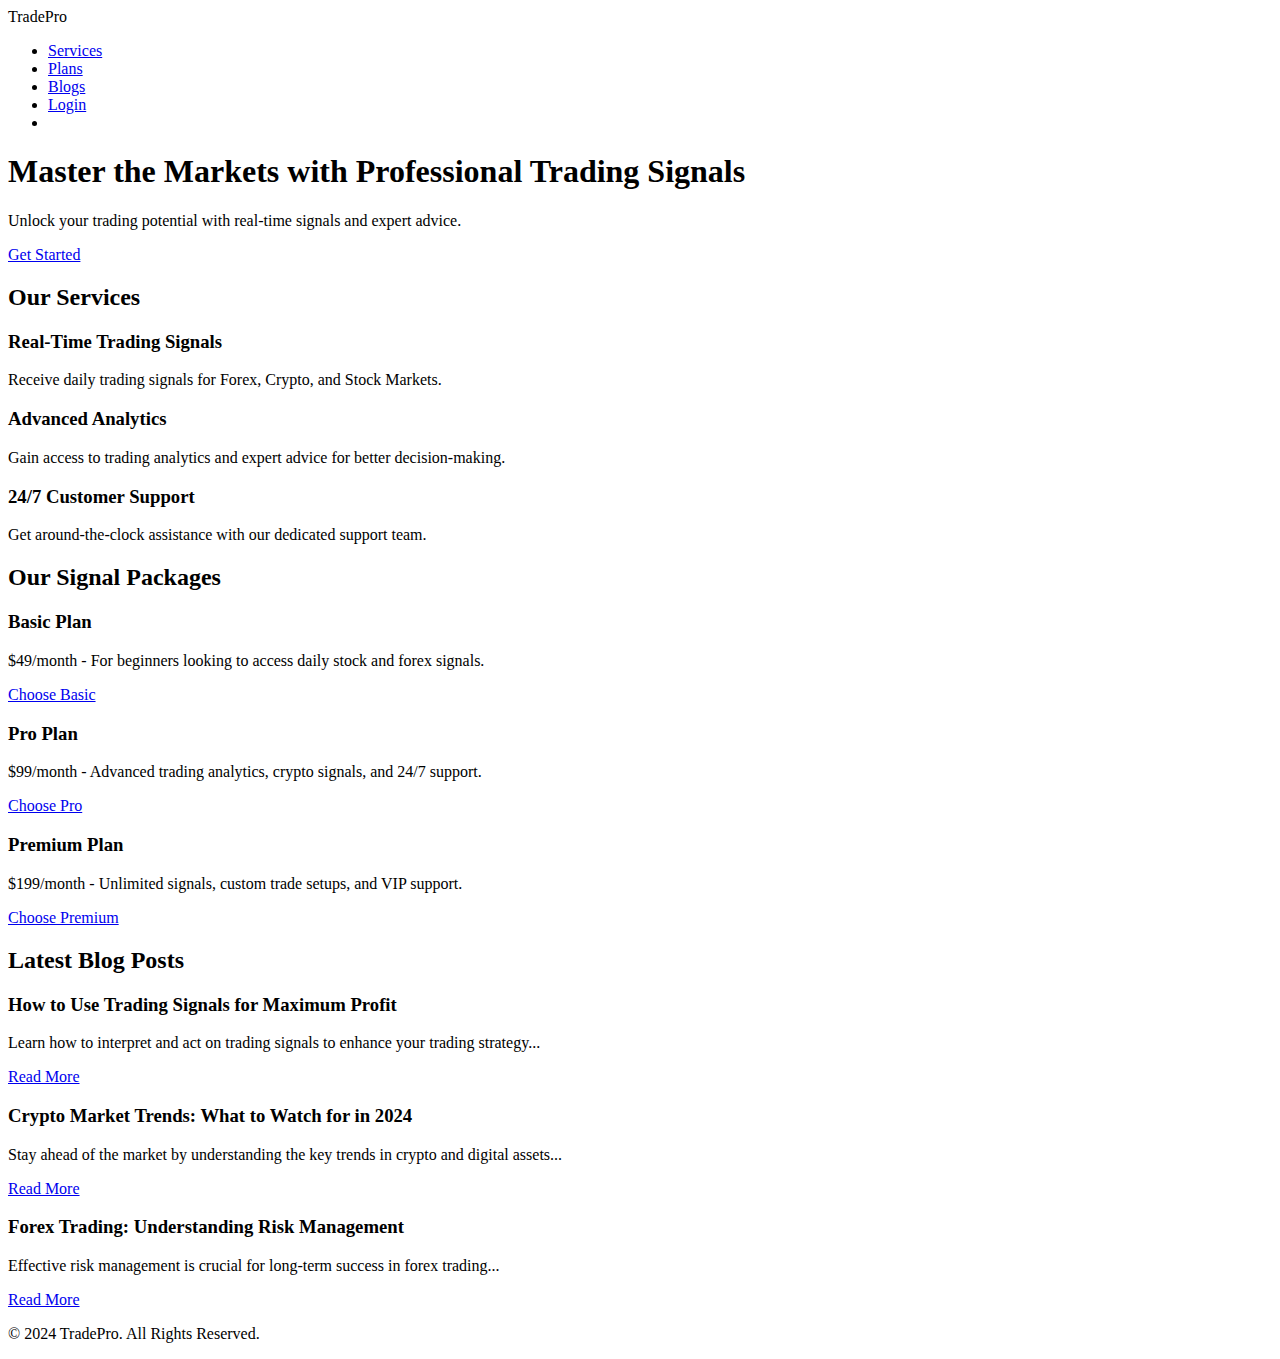
==== index.html @ 8e801860 "Create index.html" ====
<!DOCTYPE html>
<html lang="en">
<head>
    <meta charset="UTF-8">
    <meta name="viewport" content="width=device-width, initial-scale=1.0">
    <title>TradePro - Professional Trading Signals</title>
    <link href="https://fonts.googleapis.com/css2?family=Poppins:wght@400;600;700&display=swap" rel="stylesheet">
    <link rel="icon" href="favicon.ico" type="image/x-icon"> 
    <link rel="stylesheet" href="styles.css"> <!-- Link to the external CSS file -->
    <script src="scripts.js" defer></script>
</head>
<body>
    <header>
        <nav>
            <div class="logo">TradePro</div>
            <ul class="nav-links">
                <li><a href="#services-section">Services</a></li>
                <li><a href="#plans-section">Plans</a></li>
                <li><a href="#blogs-section">Blogs</a></li>
                <li><a href="login.html" id="login-btn">Login</a></li>
                <li><a href="#" id="logout-btn" style="display: none;" onclick="logout()">Logout</a></li>
            </ul>
        </nav>
        <section class="hero">
            <div class="hero-content">
                <h1>Master the Markets with Professional Trading Signals</h1>
                <p>Unlock your trading potential with real-time signals and expert advice.</p>
                <a href="#plans-section" class="cta-btn">Get Started</a>
            </div>
        </section>
    </header>

    <main>
        <!-- Services Section -->
        <section id="services-section" class="services">
            <h2>Our Services</h2>
            <div class="service-boxes">
                <div class="box">
                    <h3>Real-Time Trading Signals</h3>
                    <p>Receive daily trading signals for Forex, Crypto, and Stock Markets.</p>
                </div>
                <div class="box">
                    <h3>Advanced Analytics</h3>
                    <p>Gain access to trading analytics and expert advice for better decision-making.</p>
                </div>
                <div class="box">
                    <h3>24/7 Customer Support</h3>
                    <p>Get around-the-clock assistance with our dedicated support team.</p>
                </div>
            </div>
        </section>

        <!-- Plans Section -->
        <section id="plans-section" class="signal-packages">
            <h2>Our Signal Packages</h2>
            <div class="box-grid">
                <div class="box">
                    <h3>Basic Plan</h3>
                    <p>$49/month - For beginners looking to access daily stock and forex signals.</p>
                    <a href="#" class="plan-link" onclick="checkAccessToPlans('basic-plan.html')">Choose Basic</a>
                </div>
                <div class="box">
                    <h3>Pro Plan</h3>
                    <p>$99/month - Advanced trading analytics, crypto signals, and 24/7 support.</p>
                    <a href="#" class="plan-link" onclick="checkAccessToPlans('pro-plan.html')">Choose Pro</a>
                </div>
                <div class="box">
                    <h3>Premium Plan</h3>
                    <p>$199/month - Unlimited signals, custom trade setups, and VIP support.</p>
                    <a href="#" class="plan-link" onclick="checkAccessToPlans('premium-plan.html')">Choose Premium</a>
                </div>
            </div>
        </section>

        <!-- Blog Section -->
        <section id="blogs-section" class="blogs">
            <h2>Latest Blog Posts</h2>
            <div class="box-grid">
                <div class="box">
                    <h3>How to Use Trading Signals for Maximum Profit</h3>
                    <p>Learn how to interpret and act on trading signals to enhance your trading strategy...</p>
                    <a href="blog1.html">Read More</a>
                </div>
                <div class="box">
                    <h3>Crypto Market Trends: What to Watch for in 2024</h3>
                    <p>Stay ahead of the market by understanding the key trends in crypto and digital assets...</p>
                    <a href="blog2.html">Read More</a>
                </div>
                <div class="box">
                    <h3>Forex Trading: Understanding Risk Management</h3>
                    <p>Effective risk management is crucial for long-term success in forex trading...</p>
                    <a href="blog3.html">Read More</a>
                </div>
            </div>
        </section>

          </main>

    <footer>
        <p>&copy; 2024 TradePro. All Rights Reserved.</p>
    </footer>
</body>
</html>
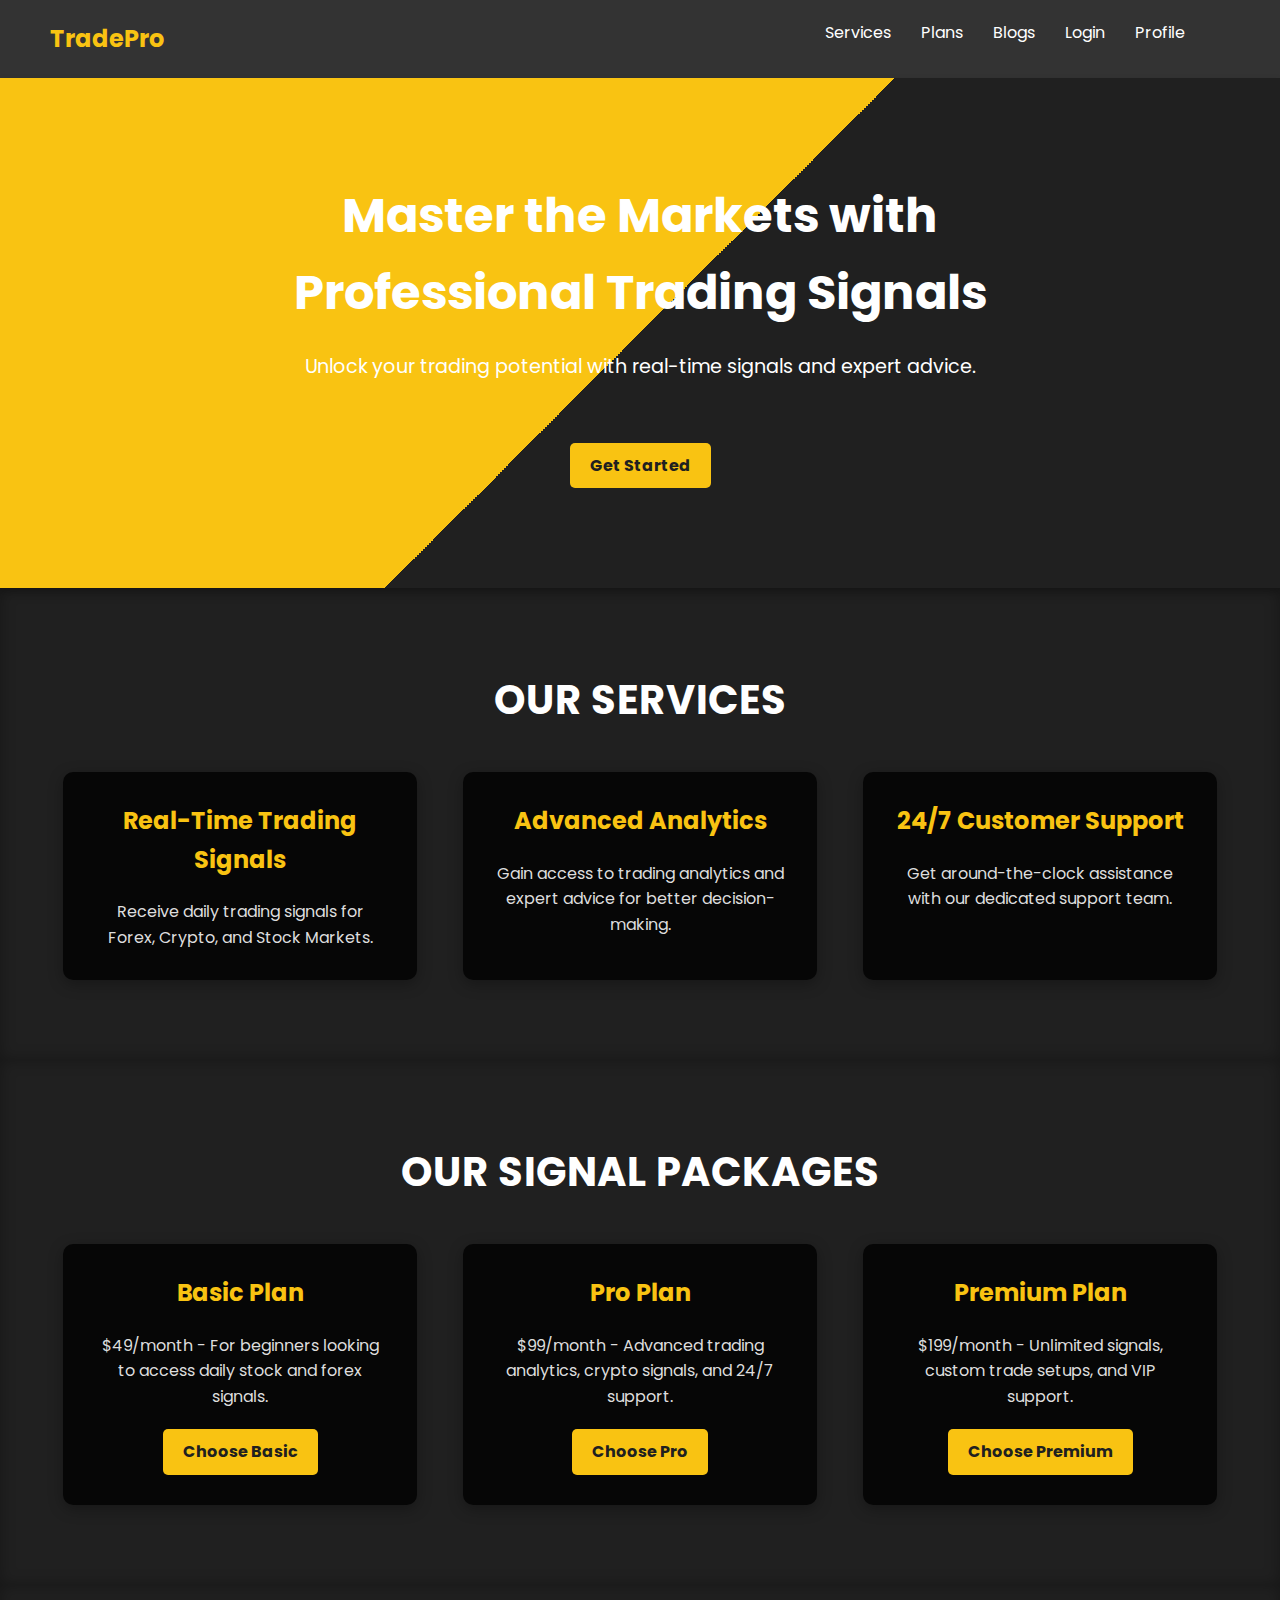
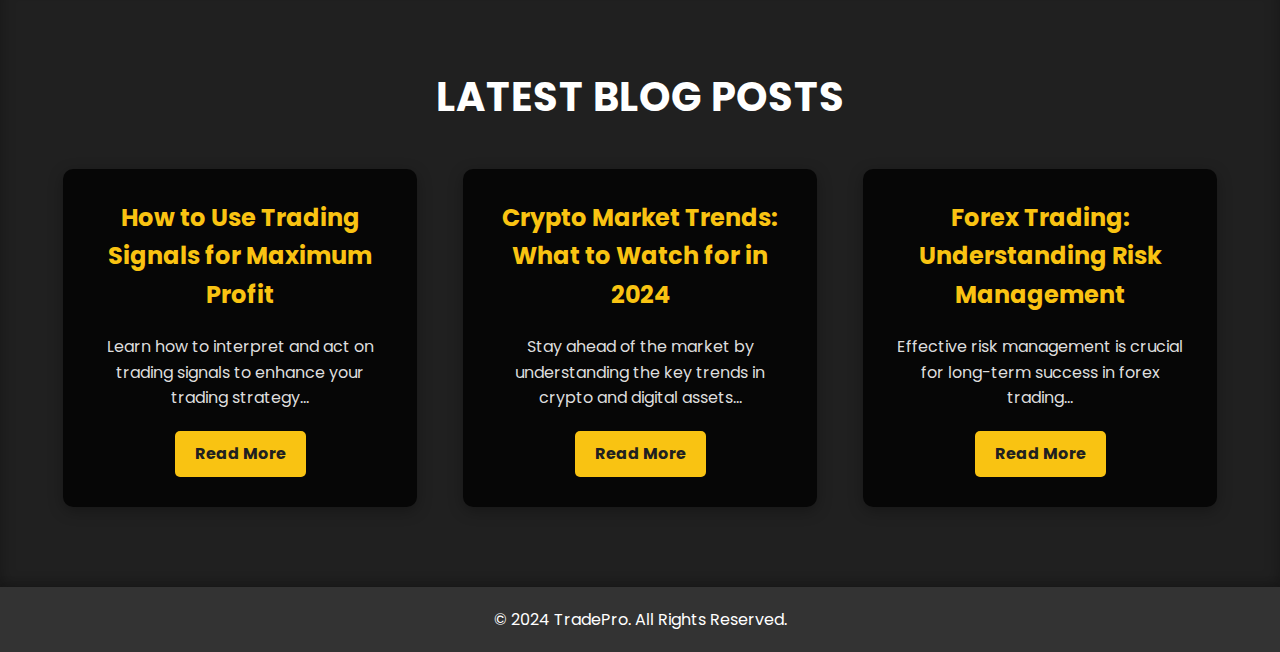
==== commit 604bd1e7: "Update index.html" ====
--- a/index.html
+++ b/index.html
@@ -5,8 +5,8 @@
     <meta name="viewport" content="width=device-width, initial-scale=1.0">
     <title>TradePro - Professional Trading Signals</title>
     <link href="https://fonts.googleapis.com/css2?family=Poppins:wght@400;600;700&display=swap" rel="stylesheet">
-    <link rel="icon" href="favicon.ico" type="image/x-icon"> 
-    <link rel="stylesheet" href="styles.css"> <!-- Link to the external CSS file -->
+    <link rel="icon" href="favicon.ico" type="image/x-icon">
+    <link rel="stylesheet" href="styles.css">
     <script src="scripts.js" defer></script>
 </head>
 <body>
@@ -18,7 +18,8 @@
                 <li><a href="#plans-section">Plans</a></li>
                 <li><a href="#blogs-section">Blogs</a></li>
                 <li><a href="login.html" id="login-btn">Login</a></li>
-                <li><a href="#" id="logout-btn" style="display: none;" onclick="logout()">Logout</a></li>
+                <li><a href="profile.html">Profile</a></li>
+                <li><a href="#" id="logout-btn" class="hidden" onclick="logout()">Logout</a></li>
             </ul>
         </nav>
         <section class="hero">
@@ -93,8 +94,7 @@
                 </div>
             </div>
         </section>
-
-          </main>
+    </main>
 
     <footer>
         <p>&copy; 2024 TradePro. All Rights Reserved.</p>
--- a/styles.css
+++ b/styles.css
@@ -0,0 +1,438 @@
+/* General Reset and Styles */
+* {
+    margin: 0;
+    padding: 0;
+    box-sizing: border-box;
+}
+
+body {
+    font-family: 'Poppins', sans-serif;
+    color: #fff;
+    background-color: #202020;
+    line-height: 1.6;
+    min-height: 100vh;
+    display: flex;
+    flex-direction: column;
+}
+
+main {
+    flex-grow: 1; /* Ensure main content takes up available space */
+}
+
+/* Header and Navbar */
+header {
+    background-color: #202020;
+}
+
+nav {
+    display: flex;
+    justify-content: space-between;
+    padding: 20px 50px;
+    background-color: #333;
+    box-shadow: 0 4px 8px rgba(0, 0, 0, 0.1);
+}
+
+.logo {
+    font-size: 24px;
+    color: #f9c312;
+    font-weight: bold;
+}
+
+.nav-links {
+    display: flex;
+    list-style: none;
+}
+
+.nav-links li {
+    margin: 0 15px;
+}
+
+.nav-links a {
+    text-decoration: none;
+    color: #fff;
+    font-weight: 400;
+}
+
+.nav-links a:hover {
+    color: #f9c312;
+}
+
+/* Hero Section */
+.hero {
+    background: linear-gradient(135deg, #f9c312 50%, #202020 50%);
+    padding: 100px 50px;
+    text-align: center;
+    position: relative;
+    box-shadow: 0 4px 8px rgba(0, 0, 0, 0.2);
+}
+
+.hero-content {
+    max-width: 700px;
+    margin: auto;
+}
+
+.hero h1 {
+    font-size: 3rem;
+    margin-bottom: 20px;
+}
+
+.hero p {
+    font-size: 1.2rem;
+    margin-bottom: 40px;
+}
+
+.cta-btn {
+    background-color: #f9c312;
+    padding: 15px 30px;
+    color: #202020;
+    border-radius: 5px;
+    text-decoration: none;
+    font-weight: bold;
+    transition: background-color 0.3s ease;
+}
+
+.cta-btn:hover {
+    background-color: #ffda44;
+}
+
+/* Services, Signal Packages, and Blogs Sections */
+.services, .signal-packages, .blogs {
+    background-color: #202020;
+    padding: 80px 50px;
+    box-shadow: inset 0 0 15px rgba(0, 0, 0, 0.3);
+}
+
+h2 {
+    font-size: 2.5rem;
+    margin-bottom: 40px;
+    color: #fff;
+    text-align: center;
+    text-transform: uppercase;
+    letter-spacing: 1px;
+}
+
+.box-grid, .service-boxes {
+    display: flex;
+    justify-content: space-around;
+    gap: 20px;
+    flex-wrap: wrap;
+}
+
+.box {
+    width: 30%;
+    background-color: rgba(0, 0, 0, 0.8);
+    padding: 30px;
+    border-radius: 10px;
+    transition: transform 0.3s ease;
+    text-align: center;
+    box-shadow: 0 4px 15px rgba(0, 0, 0, 0.3);
+}
+
+.box:hover {
+    transform: translateY(-10px);
+}
+
+.box h3 {
+    font-size: 1.5rem;
+    margin-bottom: 20px;
+    color: #f9c312;
+}
+
+.box p {
+    color: #ddd;
+}
+
+.box a {
+    display: inline-block;
+    margin-top: 20px;
+    padding: 10px 20px;
+    background-color: #f9c312;
+    color: #202020;
+    border-radius: 5px;
+    text-decoration: none;
+    font-weight: bold;
+    transition: background-color 0.3s ease;
+}
+
+.box a:hover {
+    background-color: #ffda44;
+}
+
+/* Contact Section */
+.contact {
+    background-color: #333;
+    padding: 80px 50px;
+    text-align: center;
+    box-shadow: inset 0 0 15px rgba(0, 0, 0, 0.3);
+}
+
+.contact h2 {
+    font-size: 2.5rem;
+    color: #f9c312;
+    margin-bottom: 20px;
+}
+
+.contact-container {
+    max-width: 600px;
+    margin: auto;
+}
+
+.contact p {
+    color: #ddd;
+    margin-bottom: 20px;
+}
+
+.contact-form {
+    display: flex;
+    flex-direction: column;
+}
+
+.contact-form label {
+    text-align: left;
+    margin-bottom: 5px;
+    color: #ddd;
+    font-weight: 500;
+}
+
+.contact-form input,
+.contact-form textarea {
+    padding: 10px;
+    margin-bottom: 20px;
+    border-radius: 5px;
+    border: none;
+    background-color: #444;
+    color: #fff;
+}
+
+.contact-form input::placeholder,
+.contact-form textarea::placeholder {
+    color: #ccc;
+}
+
+.submit-btn {
+    background-color: #f9c312;
+    padding: 12px 30px;
+    color: #202020;
+    border-radius: 5px;
+    border: none;
+    cursor: pointer;
+    font-weight: bold;
+    transition: background-color 0.3s ease;
+}
+
+.submit-btn:hover {
+    background-color: #ffda44;
+}
+
+/* Footer */
+footer {
+    background-color: #333;
+    padding: 20px;
+    text-align: center;
+    color: #fff;
+    margin-top: auto; /* Pushes footer to the bottom */
+    box-shadow: 0 -4px 8px rgba(0, 0, 0, 0.1);
+}
+
+/* Blog Page Specific Styles */
+.blog-main {
+    background: linear-gradient(135deg, #202020 50%, #333333 50%);
+    padding: 50px;
+    color: #fff;
+    min-height: 80vh;
+}
+
+.blog-details {
+    max-width: 800px;
+    margin: auto;
+    background-color: rgba(0, 0, 0, 0.8);
+    padding: 40px;
+    border-radius: 10px;
+    box-shadow: 0 8px 20px rgba(0, 0, 0, 0.3);
+}
+
+.blog-details h1 {
+    font-size: 2.5rem;
+    color: #f9c312;
+    margin-bottom: 20px;
+    text-align: center;
+}
+
+.blog-meta {
+    text-align: center;
+    color: #ddd;
+    margin-bottom: 30px;
+    font-style: italic;
+}
+
+.blog-image {
+    width: 100%;
+    height: auto;
+    margin-bottom: 30px;
+    border-radius: 10px;
+    box-shadow: 0 4px 10px rgba(0, 0, 0, 0.4);
+}
+
+.blog-details p {
+    line-height: 1.8;
+    margin-bottom: 20px;
+    font-size: 1.1rem;
+}
+
+.blog-details ul {
+    margin-left: 20px;
+    list-style-type: disc;
+}
+
+.blog-details blockquote {
+    font-style: italic;
+    background-color: rgba(255, 255, 255, 0.1);
+    padding: 20px;
+    margin: 30px 0;
+    border-left: 5px solid #f9c312;
+    border-radius: 5px;
+}
+
+.back-to-blogs {
+    display: inline-block;
+    margin-top: 30px;
+    padding: 10px 20px;
+    background-color: #f9c312;
+    color: #202020;
+    border-radius: 5px;
+    text-decoration: none;
+    font-weight: bold;
+    transition: background-color 0.3s ease;
+}
+
+.back-to-blogs:hover {
+    background-color: #ffda44;
+}
+
+/* Authentication Page Styles (Login/Signup) */
+.auth-main {
+    background: linear-gradient(135deg, #202020 50%, #333333 50%);
+    padding: 50px;
+    min-height: 80vh;
+    display: flex;
+    justify-content: center;
+    align-items: center;
+    color: #fff;
+}
+
+.auth-container {
+    background-color: rgba(0, 0, 0, 0.85);
+    padding: 40px;
+    border-radius: 10px;
+    box-shadow: 0 8px 20px rgba(0, 0, 0, 0.3);
+    max-width: 400px;
+    width: 100%;
+    text-align: center;
+}
+
+.auth-container h2 {
+    font-size: 2rem;
+    margin-bottom: 30px;
+    color: #f9c312;
+}
+
+.auth-form label {
+    display: block;
+    text-align: left;
+    margin-bottom: 10px;
+    color: #ddd;
+    font-weight: 500;
+}
+
+.auth-form input {
+    width: 100%;
+    padding: 10px;
+    margin-bottom: 20px;
+    border-radius: 5px;
+    border: none;
+    background-color: #444;
+    color: #fff;
+}
+
+.auth-form input::placeholder {
+    color: #ccc;
+}
+
+.auth-btn {
+    background-color: #f9c312;
+    padding: 12px 30px;
+    color: #202020;
+    border-radius: 5px;
+    border: none;
+    cursor: pointer;
+    font-weight: bold;
+    width: 100%;
+    transition: background-color 0.3s ease;
+}
+
+.auth-btn:hover {
+    background-color: #ffda44;
+}
+
+.auth-text {
+    margin-top: 20px;
+    color: #ddd;
+}
+
+.auth-text a {
+    color: #f9c312;
+    text-decoration: none;
+}
+
+.auth-text a:hover {
+    color: #ffda44;
+}
+
+.plans-details {
+    display: flex;
+    justify-content: center;
+    align-items: center;
+    flex-direction: column;
+}
+
+.plan-detail {
+    background-color: rgba(0, 0, 0, 0.85);
+    padding: 30px;
+    border-radius: 10px;
+    transition: transform 0.3s ease, box-shadow 0.3s ease;
+    max-width: 500px;
+    margin: 20px;
+    text-align: left;
+    box-shadow: 0 4px 10px rgba(0, 0, 0, 0.2);
+}
+
+.plan-detail:hover {
+    transform: translateY(-5px);
+    box-shadow: 0 8px 20px rgba(0, 0, 0, 0.3);
+}
+
+.price {
+    font-size: 1.5rem;
+    margin: 10px 0;
+    color: #f9c312;
+}
+
+.plan-detail ul {
+    margin: 20px 0;
+}
+
+.cta-btn {
+    background-color: #f9c312;
+    padding: 10px 20px;
+    color: #202020;
+    border-radius: 5px;
+    text-decoration: none;
+    font-weight: bold;
+    display: inline-block;
+    margin-top: 20px;
+    transition: background-color 0.3s ease;
+}
+
+.cta-btn:hover {
+    background-color: #ffda44;
+}
